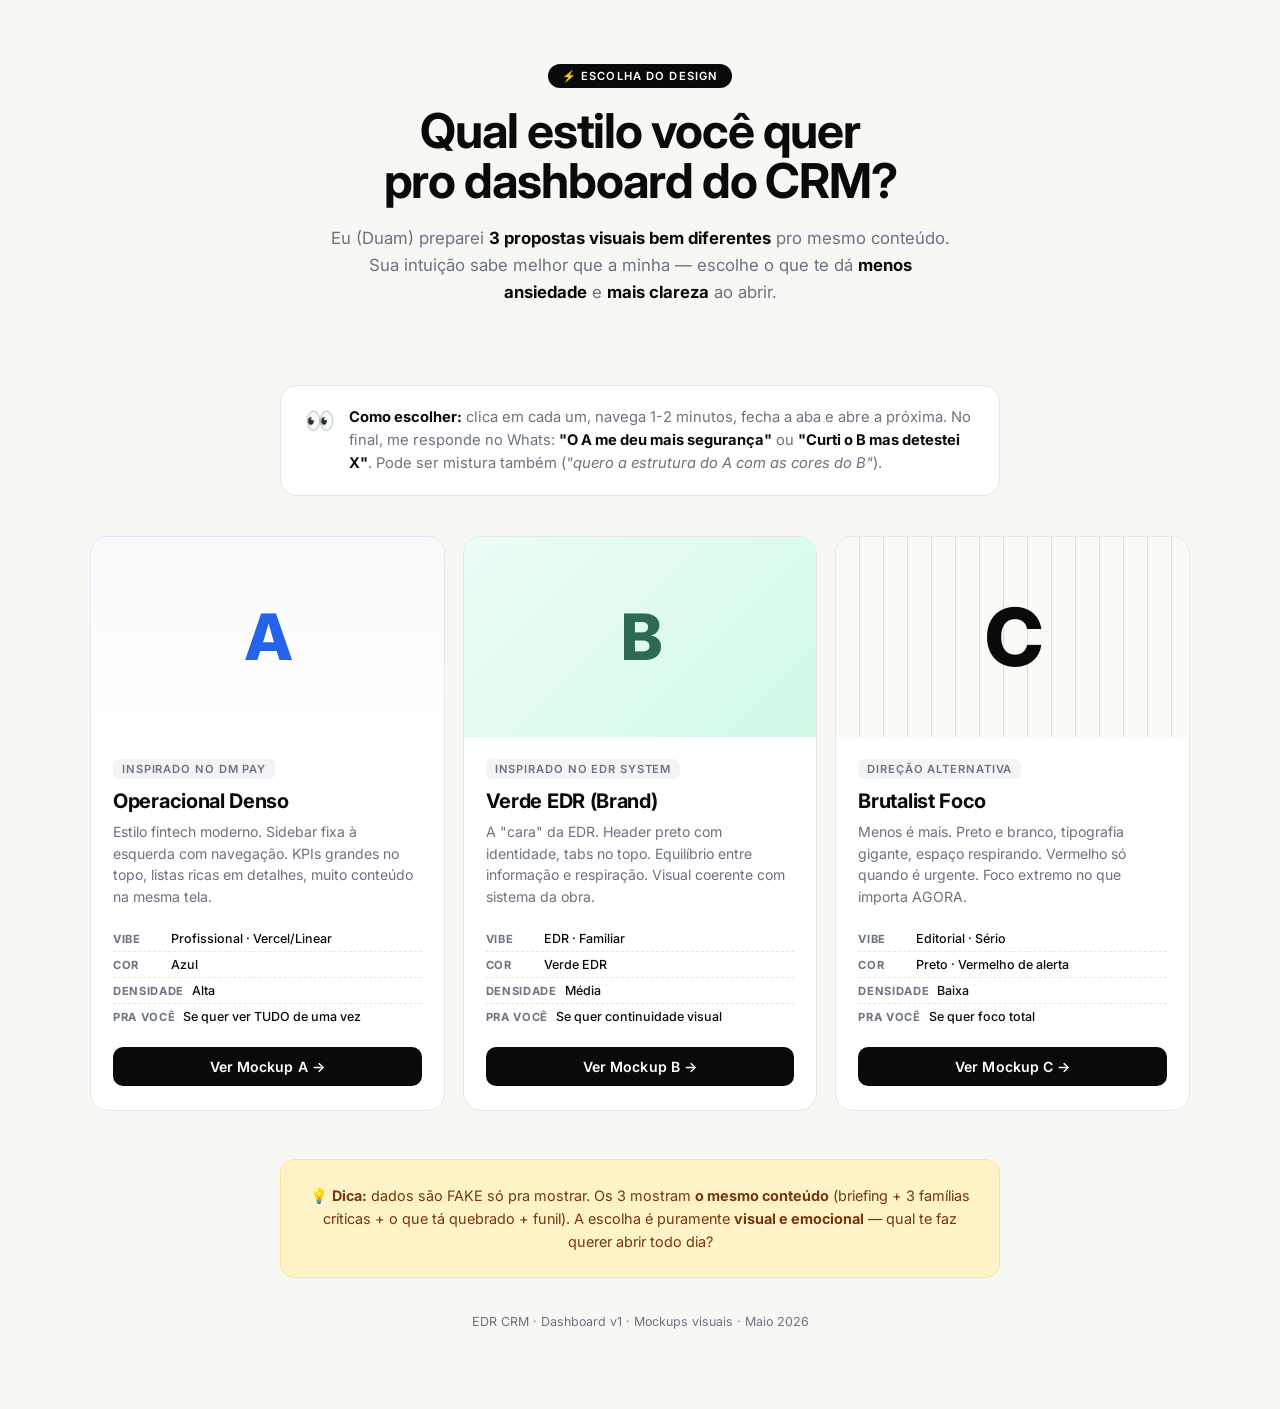
==== mockups/index.html @ dbf8409a "feat: mockups visuais dashboard v1 para Elyda escolher (A/B/C)" ====
<!doctype html>
<html lang="pt-BR">
<head>
<meta charset="utf-8">
<meta name="viewport" content="width=device-width, initial-scale=1">
<title>Escolha o estilo · EDR CRM Dashboard</title>
<link href="https://fonts.googleapis.com/css2?family=Inter:wght@400;500;600;700;800&display=swap" rel="stylesheet">
<style>
:root{
  --bg:#F7F7F4;
  --ink:#0A0A0A;
  --muted:#6B7280;
  --border:#E5E7EB;
}
*{box-sizing:border-box;margin:0;padding:0}
body{font-family:'Inter',-apple-system,sans-serif;background:var(--bg);color:var(--ink);min-height:100vh;-webkit-font-smoothing:antialiased;padding:32px 20px 80px}

.wrap{max-width:1100px;margin:0 auto}
.hero{text-align:center;margin-bottom:48px;padding:32px 20px}
.hero .badge{display:inline-block;padding:5px 14px;background:var(--ink);color:#fff;font-size:.7rem;font-weight:600;letter-spacing:.1em;text-transform:uppercase;border-radius:999px;margin-bottom:18px}
.hero h1{font-size:clamp(1.8rem,4.5vw,3rem);font-weight:700;letter-spacing:-.025em;line-height:1.05;margin-bottom:18px}
.hero p{font-size:1.05rem;color:var(--muted);max-width:620px;margin:0 auto;line-height:1.6}
.hero p b{color:var(--ink)}

.instr{background:#fff;border:1px solid var(--border);border-radius:16px;padding:20px 24px;max-width:720px;margin:0 auto 40px;display:flex;align-items:flex-start;gap:14px}
.instr .ico{font-size:1.5rem;flex-shrink:0}
.instr .txt{font-size:.92rem;color:var(--muted);line-height:1.55}
.instr .txt b{color:var(--ink)}

.cards{display:grid;grid-template-columns:repeat(3,1fr);gap:18px}
.card{background:#fff;border:1px solid var(--border);border-radius:18px;overflow:hidden;transition:.2s;cursor:pointer;display:flex;flex-direction:column;text-decoration:none;color:inherit}
.card:hover{transform:translateY(-3px);box-shadow:0 12px 28px rgba(0,0,0,.08);border-color:var(--ink)}

.card-preview{height:200px;display:flex;align-items:center;justify-content:center;position:relative;overflow:hidden}
.pv-a{background:#F9FAFB;background-image:linear-gradient(to bottom,#F9FAFB 0,#FFFFFF 100%)}
.pv-b{background:linear-gradient(135deg,#ECFDF5 0%,#D1FAE5 100%)}
.pv-c{background:#FAFAF7;background-image:repeating-linear-gradient(90deg,transparent 0,transparent 23px,#0A0A0A20 23px,#0A0A0A20 24px)}

.pv-icon{font-size:4rem;font-weight:800;letter-spacing:-.04em;font-family:'Inter'}
.pv-a .pv-icon{color:#2563EB;font-family:'Inter'}
.pv-b .pv-icon{color:#2D6A4F;font-family:'Inter'}
.pv-c .pv-icon{color:#0A0A0A;font-family:'Inter';font-size:5rem}

.card-body{padding:22px 22px 24px;flex:1;display:flex;flex-direction:column}
.card-tag{display:inline-block;padding:3px 9px;background:#F3F4F6;color:var(--muted);font-size:.7rem;font-weight:600;letter-spacing:.08em;text-transform:uppercase;border-radius:6px;margin-bottom:10px;align-self:flex-start}
.card-title{font-size:1.25rem;font-weight:700;letter-spacing:-.015em;margin-bottom:8px}
.card-desc{font-size:.88rem;color:var(--muted);line-height:1.55;margin-bottom:18px;flex:1}
.card-feats{font-size:.78rem;color:var(--ink);font-weight:500;list-style:none;padding:0;margin-bottom:18px}
.card-feats li{padding:5px 0;border-bottom:1px dashed var(--border);display:flex;align-items:center;gap:8px}
.card-feats li:last-child{border-bottom:none}
.card-feats li .b{font-weight:700;color:var(--muted);font-size:.7rem;text-transform:uppercase;letter-spacing:.06em;min-width:50px}

.card-cta{padding:11px 18px;background:var(--ink);color:#fff;border:none;font-family:inherit;font-size:.88rem;font-weight:600;border-radius:10px;cursor:pointer;text-align:center;letter-spacing:.005em}
.card:hover .card-cta{background:#2563EB}
.card.b:hover .card-cta{background:#2D6A4F}
.card.c:hover .card-cta{background:#0A0A0A}

.note{margin-top:48px;padding:24px;background:#FEF3C7;border:1px solid #FDE68A;border-radius:14px;font-size:.9rem;color:#78350F;line-height:1.6;text-align:center;max-width:720px;margin-left:auto;margin-right:auto}

.foot{text-align:center;margin-top:36px;font-size:.78rem;color:var(--muted)}

@media (max-width:780px){
  .cards{grid-template-columns:1fr}
  .hero h1{font-size:1.7rem}
}
</style>
</head>
<body>

<div class="wrap">
  <header class="hero">
    <span class="badge">⚡ Escolha do design</span>
    <h1>Qual estilo você quer<br>pro dashboard do CRM?</h1>
    <p>Eu (Duam) preparei <b>3 propostas visuais bem diferentes</b> pro mesmo conteúdo. Sua intuição sabe melhor que a minha — escolhe o que te dá <b>menos ansiedade</b> e <b>mais clareza</b> ao abrir.</p>
  </header>

  <div class="instr">
    <div class="ico">👀</div>
    <div class="txt">
      <b>Como escolher:</b> clica em cada um, navega 1-2 minutos, fecha a aba e abre a próxima. No final, me responde no Whats: <b>"O A me deu mais segurança"</b> ou <b>"Curti o B mas detestei X"</b>. Pode ser mistura também (<i>"quero a estrutura do A com as cores do B"</i>).
    </div>
  </div>

  <div class="cards">

    <a class="card a" href="a.html">
      <div class="card-preview pv-a">
        <div class="pv-icon">A</div>
      </div>
      <div class="card-body">
        <span class="card-tag">Inspirado no DM Pay</span>
        <h2 class="card-title">Operacional Denso</h2>
        <p class="card-desc">Estilo fintech moderno. Sidebar fixa à esquerda com navegação. KPIs grandes no topo, listas ricas em detalhes, muito conteúdo na mesma tela.</p>
        <ul class="card-feats">
          <li><span class="b">Vibe</span> Profissional · Vercel/Linear</li>
          <li><span class="b">Cor</span> Azul</li>
          <li><span class="b">Densidade</span> Alta</li>
          <li><span class="b">Pra você</span> Se quer ver TUDO de uma vez</li>
        </ul>
        <div class="card-cta">Ver Mockup A →</div>
      </div>
    </a>

    <a class="card b" href="b.html">
      <div class="card-preview pv-b">
        <div class="pv-icon">B</div>
      </div>
      <div class="card-body">
        <span class="card-tag">Inspirado no EDR System</span>
        <h2 class="card-title">Verde EDR (Brand)</h2>
        <p class="card-desc">A "cara" da EDR. Header preto com identidade, tabs no topo. Equilíbrio entre informação e respiração. Visual coerente com sistema da obra.</p>
        <ul class="card-feats">
          <li><span class="b">Vibe</span> EDR · Familiar</li>
          <li><span class="b">Cor</span> Verde EDR</li>
          <li><span class="b">Densidade</span> Média</li>
          <li><span class="b">Pra você</span> Se quer continuidade visual</li>
        </ul>
        <div class="card-cta">Ver Mockup B →</div>
      </div>
    </a>

    <a class="card c" href="c.html">
      <div class="card-preview pv-c">
        <div class="pv-icon">C</div>
      </div>
      <div class="card-body">
        <span class="card-tag">Direção alternativa</span>
        <h2 class="card-title">Brutalist Foco</h2>
        <p class="card-desc">Menos é mais. Preto e branco, tipografia gigante, espaço respirando. Vermelho só quando é urgente. Foco extremo no que importa AGORA.</p>
        <ul class="card-feats">
          <li><span class="b">Vibe</span> Editorial · Sério</li>
          <li><span class="b">Cor</span> Preto · Vermelho de alerta</li>
          <li><span class="b">Densidade</span> Baixa</li>
          <li><span class="b">Pra você</span> Se quer foco total</li>
        </ul>
        <div class="card-cta">Ver Mockup C →</div>
      </div>
    </a>

  </div>

  <div class="note">
    💡 <b>Dica:</b> dados são FAKE só pra mostrar. Os 3 mostram <b>o mesmo conteúdo</b> (briefing + 3 famílias críticas + o que tá quebrado + funil). A escolha é puramente <b>visual e emocional</b> — qual te faz querer abrir todo dia?
  </div>

  <div class="foot">EDR CRM · Dashboard v1 · Mockups visuais · Maio 2026</div>
</div>

</body>
</html>
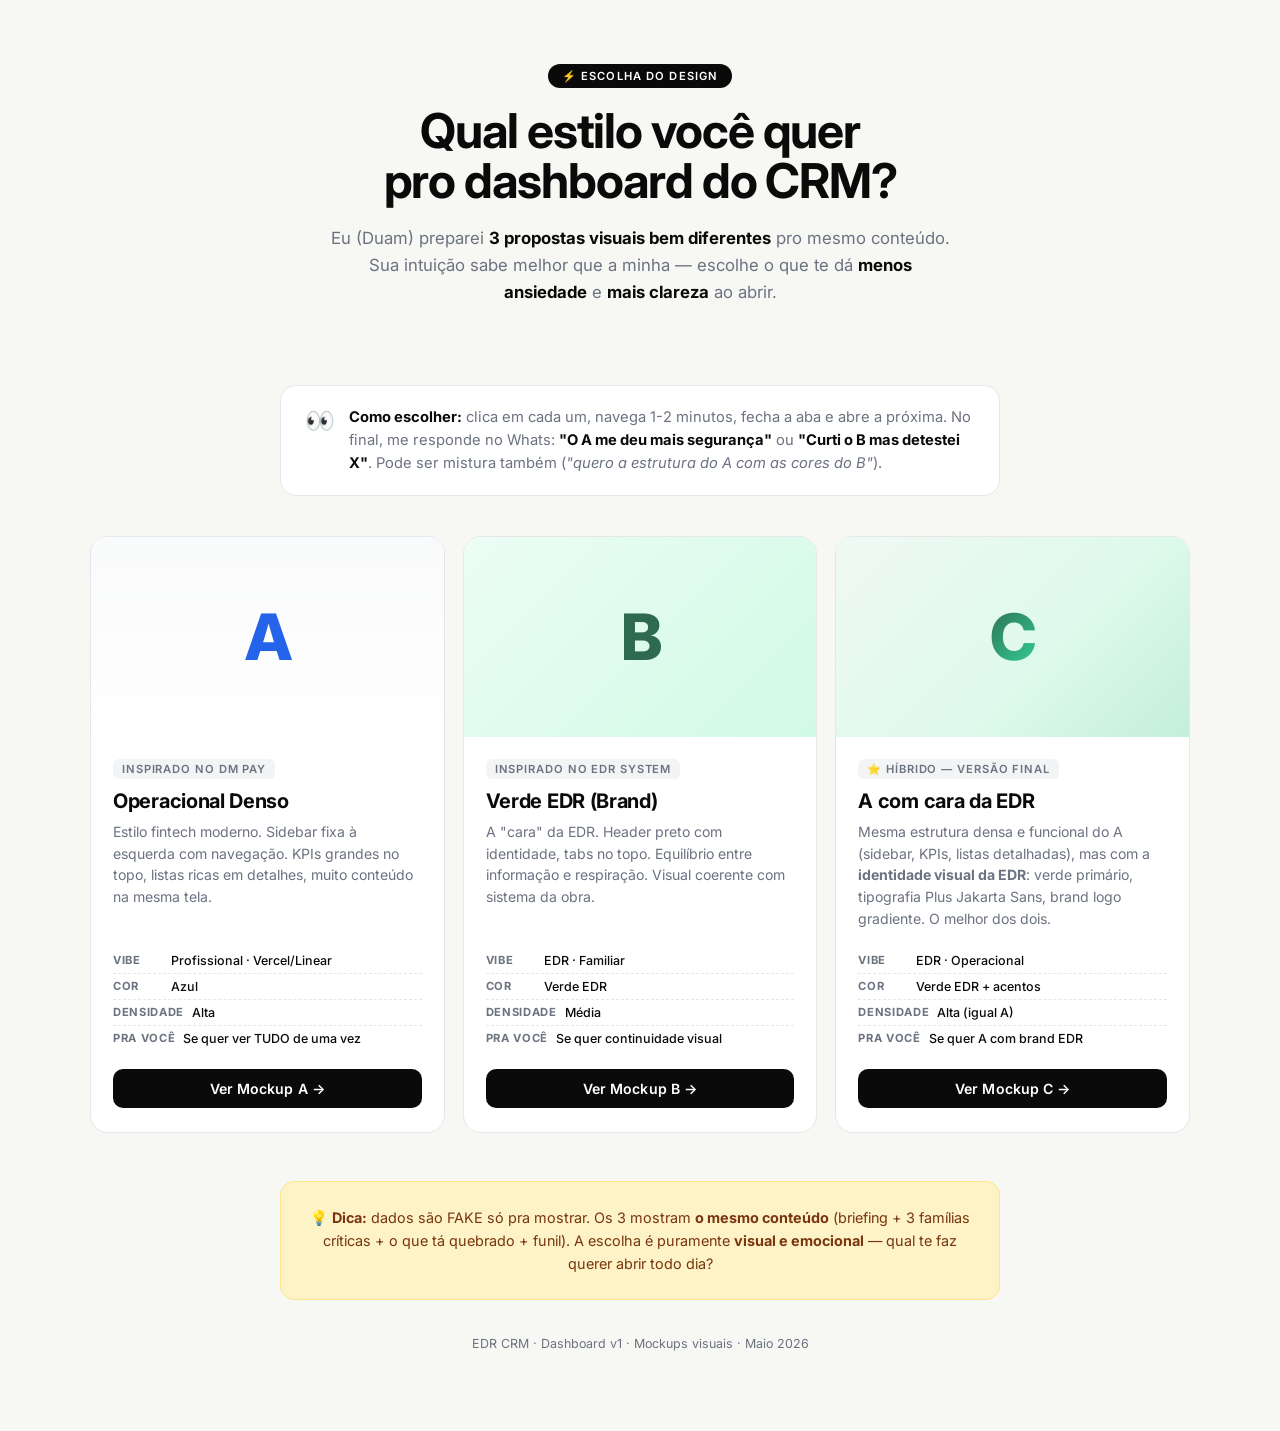
==== commit 2ba528b6: "feat: nova Opção C (estrutura do A + identidade EDR verde)" ====
--- a/mockups/index.html
+++ b/mockups/index.html
@@ -34,12 +34,13 @@
 .card-preview{height:200px;display:flex;align-items:center;justify-content:center;position:relative;overflow:hidden}
 .pv-a{background:#F9FAFB;background-image:linear-gradient(to bottom,#F9FAFB 0,#FFFFFF 100%)}
 .pv-b{background:linear-gradient(135deg,#ECFDF5 0%,#D1FAE5 100%)}
-.pv-c{background:#FAFAF7;background-image:repeating-linear-gradient(90deg,transparent 0,transparent 23px,#0A0A0A20 23px,#0A0A0A20 24px)}
+.pv-c{background:linear-gradient(135deg,#F0F9F4 0%,#D1FAE5 100%);position:relative}
+.pv-c::after{content:'';position:absolute;inset:0;background:linear-gradient(135deg,transparent 60%,rgba(45,106,79,.08));pointer-events:none}
 
 .pv-icon{font-size:4rem;font-weight:800;letter-spacing:-.04em;font-family:'Inter'}
 .pv-a .pv-icon{color:#2563EB;font-family:'Inter'}
 .pv-b .pv-icon{color:#2D6A4F;font-family:'Inter'}
-.pv-c .pv-icon{color:#0A0A0A;font-family:'Inter';font-size:5rem}
+.pv-c .pv-icon{color:#2D6A4F;font-family:'Inter';background:linear-gradient(135deg,#2D6A4F,#34D399);-webkit-background-clip:text;-webkit-text-fill-color:transparent;background-clip:text}
 
 .card-body{padding:22px 22px 24px;flex:1;display:flex;flex-direction:column}
 .card-tag{display:inline-block;padding:3px 9px;background:#F3F4F6;color:var(--muted);font-size:.7rem;font-weight:600;letter-spacing:.08em;text-transform:uppercase;border-radius:6px;margin-bottom:10px;align-self:flex-start}
@@ -124,14 +125,14 @@
         <div class="pv-icon">C</div>
       </div>
       <div class="card-body">
-        <span class="card-tag">Direção alternativa</span>
-        <h2 class="card-title">Brutalist Foco</h2>
-        <p class="card-desc">Menos é mais. Preto e branco, tipografia gigante, espaço respirando. Vermelho só quando é urgente. Foco extremo no que importa AGORA.</p>
+        <span class="card-tag">⭐ Híbrido — versão final</span>
+        <h2 class="card-title">A com cara da EDR</h2>
+        <p class="card-desc">Mesma estrutura densa e funcional do A (sidebar, KPIs, listas detalhadas), mas com a <b>identidade visual da EDR</b>: verde primário, tipografia Plus Jakarta Sans, brand logo gradiente. O melhor dos dois.</p>
         <ul class="card-feats">
-          <li><span class="b">Vibe</span> Editorial · Sério</li>
-          <li><span class="b">Cor</span> Preto · Vermelho de alerta</li>
-          <li><span class="b">Densidade</span> Baixa</li>
-          <li><span class="b">Pra você</span> Se quer foco total</li>
+          <li><span class="b">Vibe</span> EDR · Operacional</li>
+          <li><span class="b">Cor</span> Verde EDR + acentos</li>
+          <li><span class="b">Densidade</span> Alta (igual A)</li>
+          <li><span class="b">Pra você</span> Se quer A com brand EDR</li>
         </ul>
         <div class="card-cta">Ver Mockup C →</div>
       </div>
